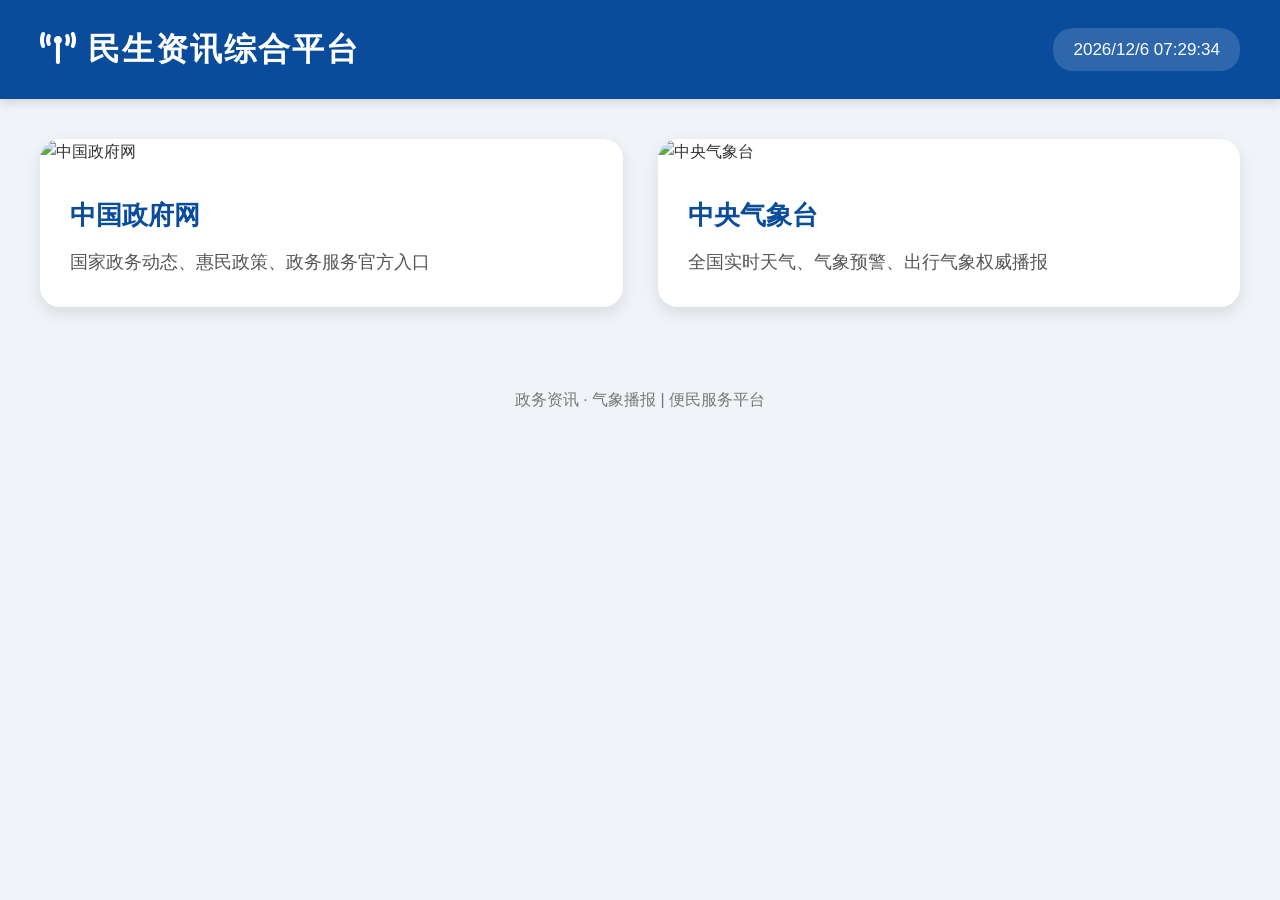
==== 民生资讯平台/index.html @ 66c63c6d "Add files via upload" ====
<!DOCTYPE html>
<html lang="zh-CN">
<head>
    <meta charset="UTF-8">
    <meta name="viewport" content="width=device-width, initial-scale=1.0">
    <title>民生资讯综合平台</title>
    <link rel="stylesheet" href="https://cdnjs.cloudflare.com/ajax/libs/font-awesome/6.4.0/css/all.min.css">
    <style>
        * {
            margin: 0;
            padding: 0;
            box-sizing: border-box;
            font-family: "Microsoft YaHei", sans-serif;
        }
        body {
            background: #f0f4f8;
            color: #333;
            line-height: 1.6;
        }
        header {
            background: #094c9c;
            color: #fff;
            padding: 24px 0;
            position: sticky;
            top: 0;
            z-index: 100;
            box-shadow: 0 3px 10px rgba(0,0,0,0.15);
        }
        .container {
            width: 94%;
            max-width: 1200px;
            margin: 0 auto;
        }
        .header-inner {
            display: flex;
            justify-content: space-between;
            align-items: center;
            flex-wrap: wrap;
            gap: 15px;
        }
        .main-title {
            font-size: 32px;
            font-weight: bold;
            letter-spacing: 2px;
        }
        .main-title i {
            margin-right: 10px;
        }
        .time-box {
            font-size: 17px;
            background: rgba(255,255,255,0.15);
            padding: 8px 20px;
            border-radius: 20px;
        }

        /* 🔥 这里放大了卡片、图片、点击区域 */
        .link-grid {
            display: grid;
            grid-template-columns: repeat(auto-fit, minmax(400px, 1fr));
            gap: 35px;
            margin: 40px 0;
        }
        .link-card {
            background: #fff;
            border-radius: 20px;
            overflow: hidden;
            box-shadow: 0 6px 16px rgba(0,0,0,0.1);
            cursor: pointer;
            transition: all 0.3s ease;
        }
        .link-card:hover {
            transform: translateY(-6px);
            box-shadow: 0 10px 25px rgba(0,0,0,0.18);
        }
        /* 🔥 图片高度大幅加大 */
        .link-card img {
            width: 100%;
            height: 280px;
            object-fit: cover;
        }
        .link-card .card-content {
            padding: 30px;
        }
        .link-card h3 {
            font-size: 26px;
            color: #094c9c;
            margin-bottom: 12px;
        }
        .link-card p {
            font-size: 18px;
            color: #555;
        }

        footer {
            text-align: center;
            padding: 40px 0;
            color: #777;
            font-size: 16px;
            margin-top: 20px;
        }
    </style>
</head>
<body>

<header>
    <div class="container header-inner">
        <div class="main-title"><i class="fas fa-broadcast-tower"></i>民生资讯综合平台</div>
        <div class="time-box" id="showtime"></div>
    </div>
</header>

<div class="container">
    <div class="link-grid">
        <!-- 政府卡片 -->
        <div class="link-card" onclick="window.open('https://www.gov.cn', '_blank')">
            <img src="https://ts2.tc.mm.bing.net/th/id/OIP-C.G2FhaSd2FgsZwGXPHrAYYgHaE0?r=0&rs=1&pid=ImgDetMain&o=7&rm=3" alt="中国政府网">
            <div class="card-content">
                <h3>中国政府网</h3>
                <p>国家政务动态、惠民政策、政务服务官方入口</p>
            </div>
        </div>

        <!-- 天气卡片 -->
        <div class="link-card" onclick="window.open('http://www.nmc.cn/', '_blank')">
            <img src="https://n.sinaimg.cn/sinakd20221002s/239/w640h399/20221002/8b36-ac303bff8c6448f30eaeee3bf53b629f.png" alt="中央气象台">
            <div class="card-content">
                <h3>中央气象台</h3>
                <p>全国实时天气、气象预警、出行气象权威播报</p>
            </div>
        </div>
    </div>
</div>

<footer>
    政务资讯 · 气象播报 | 便民服务平台
</footer>

<script>
function showTime() {
    let d = new Date();
    document.getElementById("showtime").innerHTML = d.toLocaleString("zh-CN");
}
setInterval(showTime, 1000);
showTime();
</script>

</body>
</html>
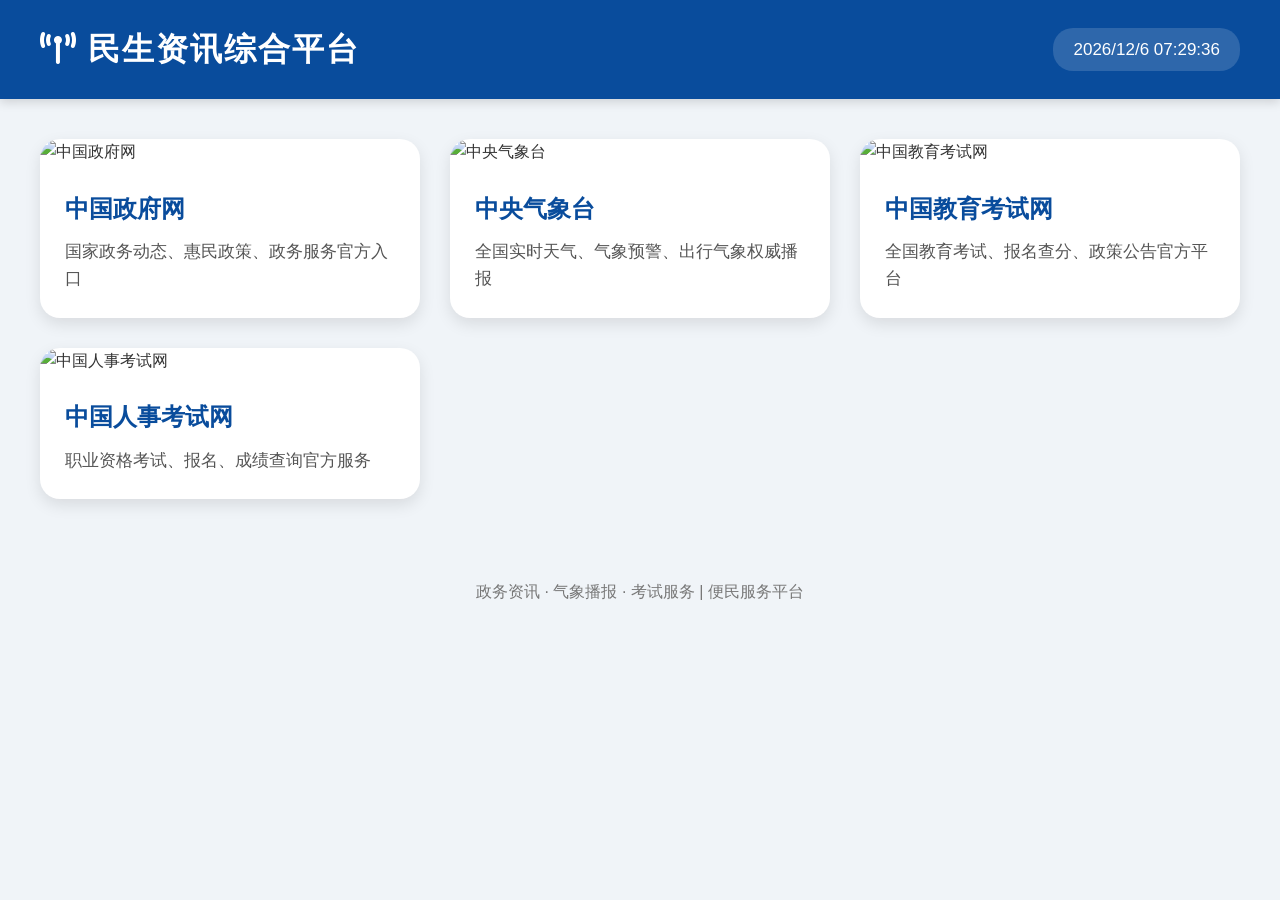
==== commit 44183c8f: "Update index.html" ====
--- a/民生资讯平台/index.html
+++ b/民生资讯平台/index.html
@@ -53,11 +53,11 @@
             border-radius: 20px;
         }
 
-        /* 🔥 这里放大了卡片、图片、点击区域 */
+        /* 手机自适应 + 大卡片 */
         .link-grid {
             display: grid;
-            grid-template-columns: repeat(auto-fit, minmax(400px, 1fr));
-            gap: 35px;
+            grid-template-columns: repeat(auto-fit, minmax(300px, 1fr));
+            gap: 30px;
             margin: 40px 0;
         }
         .link-card {
@@ -72,22 +72,21 @@
             transform: translateY(-6px);
             box-shadow: 0 10px 25px rgba(0,0,0,0.18);
         }
-        /* 🔥 图片高度大幅加大 */
         .link-card img {
             width: 100%;
-            height: 280px;
+            height: 240px;
             object-fit: cover;
         }
         .link-card .card-content {
-            padding: 30px;
+            padding: 25px;
         }
         .link-card h3 {
-            font-size: 26px;
+            font-size: 24px;
             color: #094c9c;
-            margin-bottom: 12px;
+            margin-bottom: 10px;
         }
         .link-card p {
-            font-size: 18px;
+            font-size: 17px;
             color: #555;
         }
 
@@ -111,7 +110,7 @@
 
 <div class="container">
     <div class="link-grid">
-        <!-- 政府卡片 -->
+        <!-- 中国政府网 -->
         <div class="link-card" onclick="window.open('https://www.gov.cn', '_blank')">
             <img src="https://ts2.tc.mm.bing.net/th/id/OIP-C.G2FhaSd2FgsZwGXPHrAYYgHaE0?r=0&rs=1&pid=ImgDetMain&o=7&rm=3" alt="中国政府网">
             <div class="card-content">
@@ -120,7 +119,7 @@
             </div>
         </div>
 
-        <!-- 天气卡片 -->
+        <!-- 中央气象台 -->
         <div class="link-card" onclick="window.open('http://www.nmc.cn/', '_blank')">
             <img src="https://n.sinaimg.cn/sinakd20221002s/239/w640h399/20221002/8b36-ac303bff8c6448f30eaeee3bf53b629f.png" alt="中央气象台">
             <div class="card-content">
@@ -128,11 +127,29 @@
                 <p>全国实时天气、气象预警、出行气象权威播报</p>
             </div>
         </div>
+
+        <!-- 中国教育考试网 -->
+        <div class="link-card" onclick="window.open('https://www.neea.edu.cn/', '_blank')">
+            <img src="https://ts1.tc.mm.bing.net/th/id/R-C.6a14df56c01857a03a696efa5089ead3?rik=APaZYsDwqtwTWA&riu=http%3a%2f%2fe0.ifengimg.com%2f07%2f2019%2f0225%2fE7ABC66CAC06BAC2BE2B837029CFB898A0609C52_size55_w1024_h643.jpeg&ehk=0Ixvz7GRIieBRjtU9qN45vhTgrPVMlpFJFzuTK1Kmfc%3d&risl=&pid=ImgRaw&r=0" alt="中国教育考试网">
+            <div class="card-content">
+                <h3>中国教育考试网</h3>
+                <p>全国教育考试、报名查分、政策公告官方平台</p>
+            </div>
+        </div>
+
+        <!-- 中国人事考试网 -->
+        <div class="link-card" onclick="window.open('http://www.cpta.com.cn/', '_blank')">
+            <img src="https://ts1.tc.mm.bing.net/th/id/OIP-C.1nGzbPgTUKi-7KcTxGclawHaE8?r=0&rs=1&pid=ImgDetMain&o=7&rm=3" alt="中国人事考试网">
+            <div class="card-content">
+                <h3>中国人事考试网</h3>
+                <p>职业资格考试、报名、成绩查询官方服务</p>
+            </div>
+        </div>
     </div>
 </div>
 
 <footer>
-    政务资讯 · 气象播报 | 便民服务平台
+    政务资讯 · 气象播报 · 考试服务 | 便民服务平台
 </footer>
 
 <script>
@@ -145,4 +162,4 @@
 </script>
 
 </body>
-</html>+</html>
